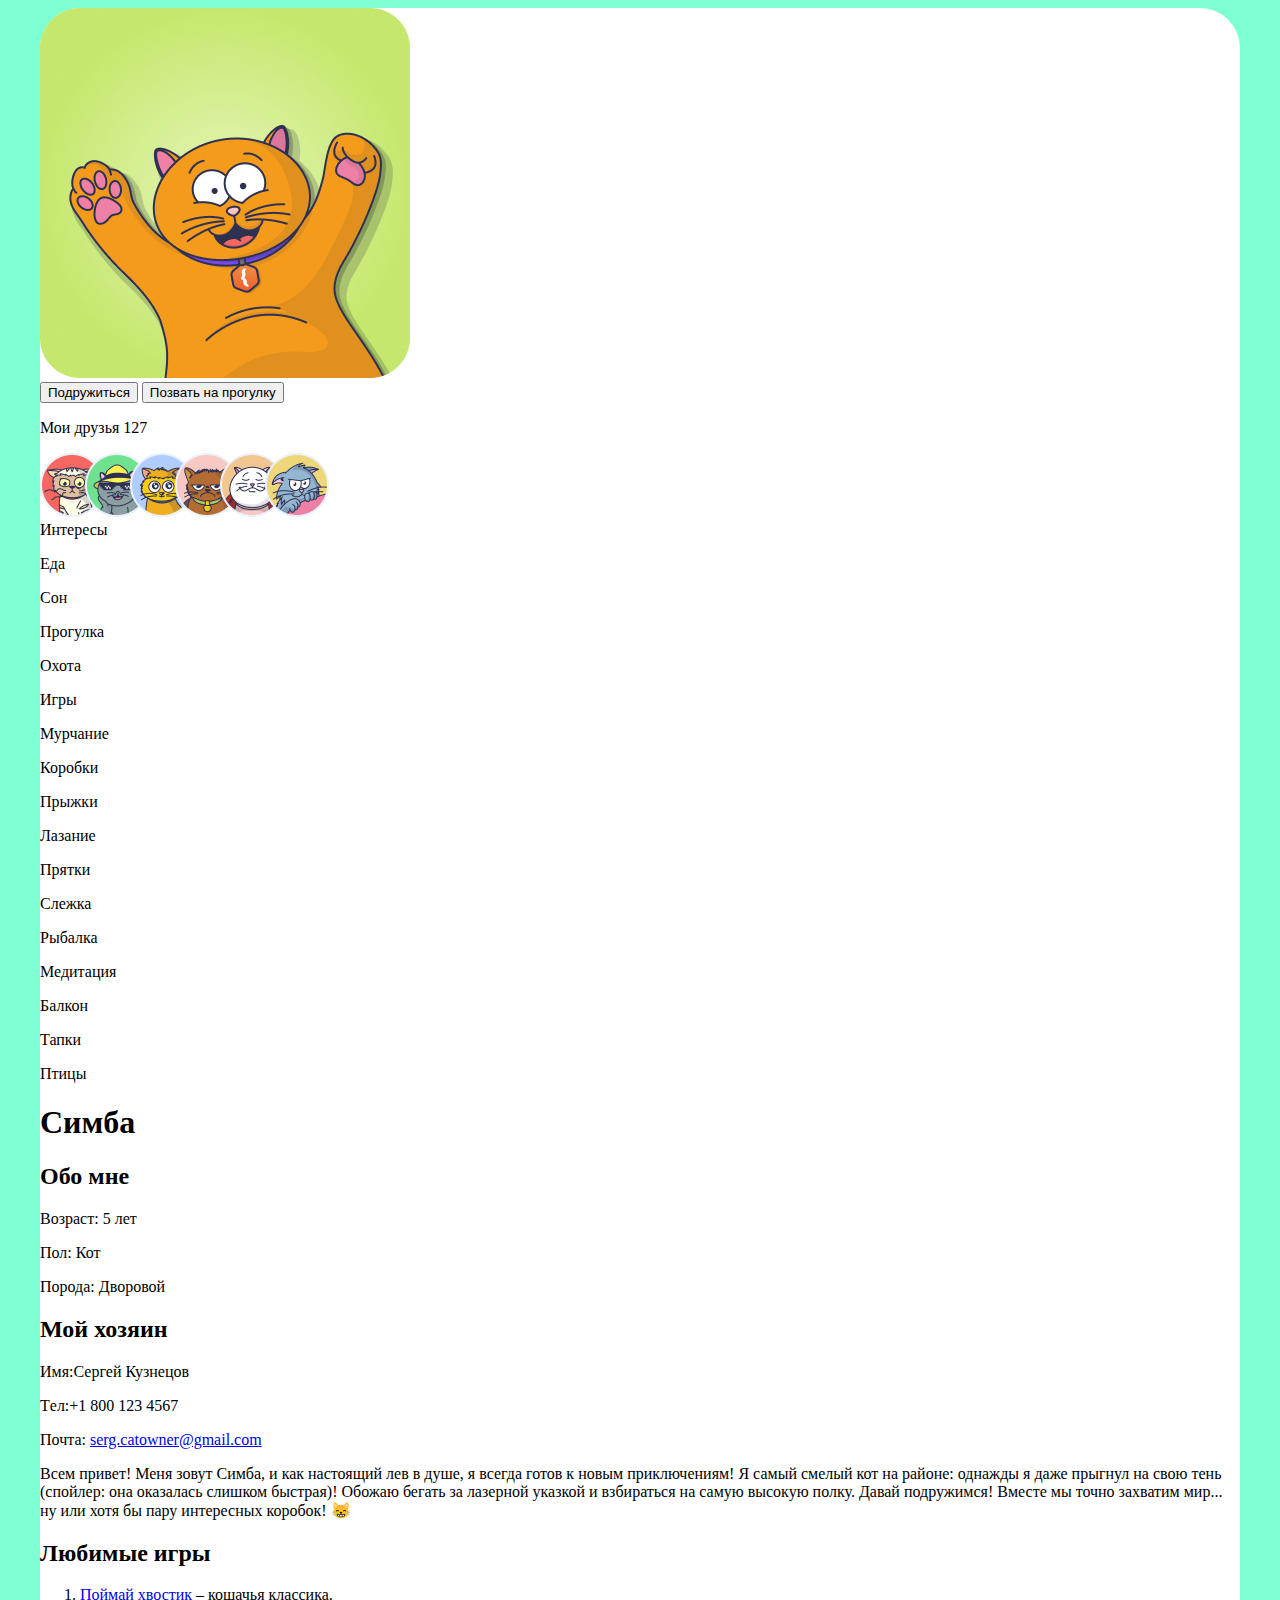
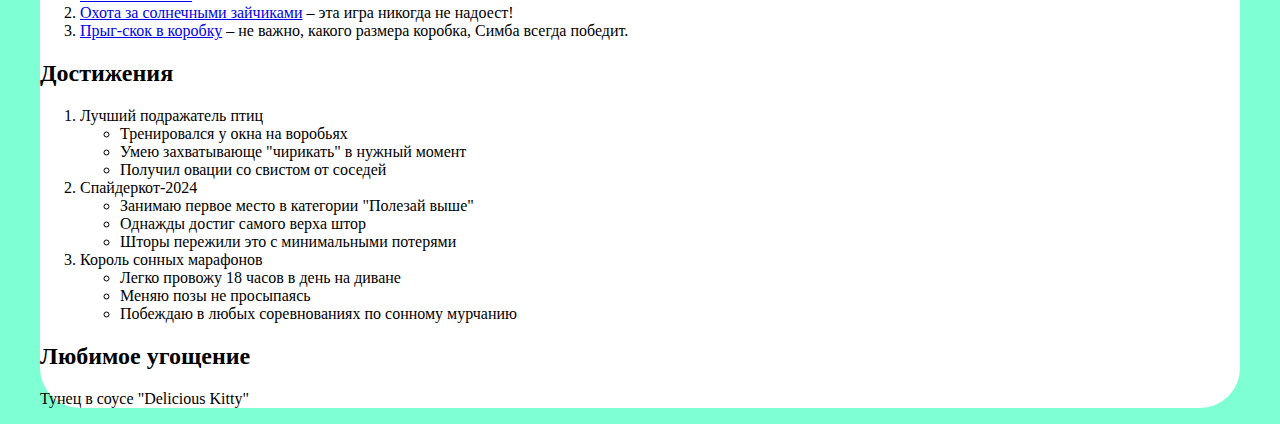
==== kproject/index.html @ 520224ba "Add files via upload" ====
<!DOCTYPE html>
<html lang="en">
<head>
    <meta charset="UTF-8">
    <meta name="viewport" content="width=device-width, initial-scale=1.0">
    <link rel="stylesheet" href="style.css">
    <title>Social Media</title>
</head>
<body>
    <div class="wrapper">
    <aside>
        <img src="./images/Profile_picture.png" alt="profile foto" />
        <div>
            <!--Блок с кноспками-->
            <button>Подружиться</button>
            <button>Позвать на прогулку</button>
        </div>
        <!--Блок мои друзья-->
        <div>
           <p>Мои друзья <span>127</span></p>
           <img src="./images/Profile_pictures.png" alt="friends image" >
        </div>
        <div>Интересы</div>
        <div>
            <p>Еда</p>
            <p>Сон</p>
            <p>Прогулка</p>
            <p>Охота</p>
            <p>Игры</p>
            <p>Мурчание</p>
            <p>Коробки</p>
            <p>Прыжки</p>
            <p>Лазание</p>
            <p>Прятки</p>
            <p>Слежка</p>
            <p>Рыбалка</p>
            <p>Медитация</p>
            <p>Балкон</p>
            <p>Тапки</p>
            <p>Птицы</p>
        </div>
    </aside>
    <main>
    <h1>Симба</h1>
    <h2>Обо мне</h2>
    <div>
        <p>Возраст: <span>5 лет</span></p>
        <p>Пол: <span>Кот</span></p>
        <p>Порода: <span>Дворовой</span></p>
    </div>
    <h2>Мой хозяин</h2>
    <div>
        <p>Имя:<span>Сергей Кузнецов</span></p>
        <p>Tел:<span>+1 800 123 4567</span></p>
        <p>Почта: <a href="serg.catowner@gmail.com">serg.catowner@gmail.com</a></p>
        <p>
            Всем привет! Меня зовут Симба, и как настоящий лев в душе, я всегда
            готов к новым приключениям! Я самый смелый кот на районе: однажды я даже
            прыгнул на свою тень (спойлер: она оказалась слишком быстрая)! Обожаю
            бегать за лазерной указкой и взбираться на самую высокую полку. Давай 
            подружимся! Вместе мы точно захватим мир... ну или хотя бы пару интересных коробок! 😸
        </p>
    </div>
    <h2>Любимые игры</h2>
    <ol>
        <li>
            <a href="https://www.youtube.com/shorts/9sVmDE0GEaY"
            >Поймай хвостик</a
            >
            – кошачья классика. 
        </li>
        <li>
            <a href="https://www.youtube.com/shorts/3pouyGXwTNI"
            >Охота за солнечными зайчиками</a
            >
            – эта игра никогда не надоест!  
        </li>
        <li>
            <a href="https://www.youtube.com/shorts/snsgHqHvaZQ"
            >Прыг-скок в коробку</a
            >
            – не важно, какого размера коробка, Симба всегда победит.  
        </li>
    </ol>
    <h2>Достижения</h2>
    <ol>
        <li>
            Лучший подражатель птиц
            <ul>
                <li>Тренировался у окна на воробьях</li>
                <li>Умею захватывающе "чирикать" в нужный момент</li>
                <li>Получил овации со свистом от соседей</li>
            </ul>
        </li>
        <li>
            Спайдеркот-2024
            <ul>
                <li>Занимаю первое место в категории "Полезай выше"</li>
                <li>Однажды достиг самого верха штор</li>
                <li>Шторы пережили это с минимальными потерями</li>
            </ul>
        </li>
        <li>
            Король сонных марафонов      
            <ul>
                <li>Легко провожу 18 часов в день на диване</li>
                <li>Меняю позы не просыпаясь</li>
                <li>Побеждаю в любых соревнованиях по сонному мурчанию</li>
            </ul>
        </li>
    </ol>
    <h2>Любимое угощение</h2>
    <p>Тунец в соусе "Delicious Kitty" </p>
</main>
</div>
</body>
</html>
---- kproject/style.css ----
body {
    background-color: aquamarine;
}
.wrapper {
border-radius: 40px;
width: 1200px;
background: #fff;
margin: 0 auto;
}
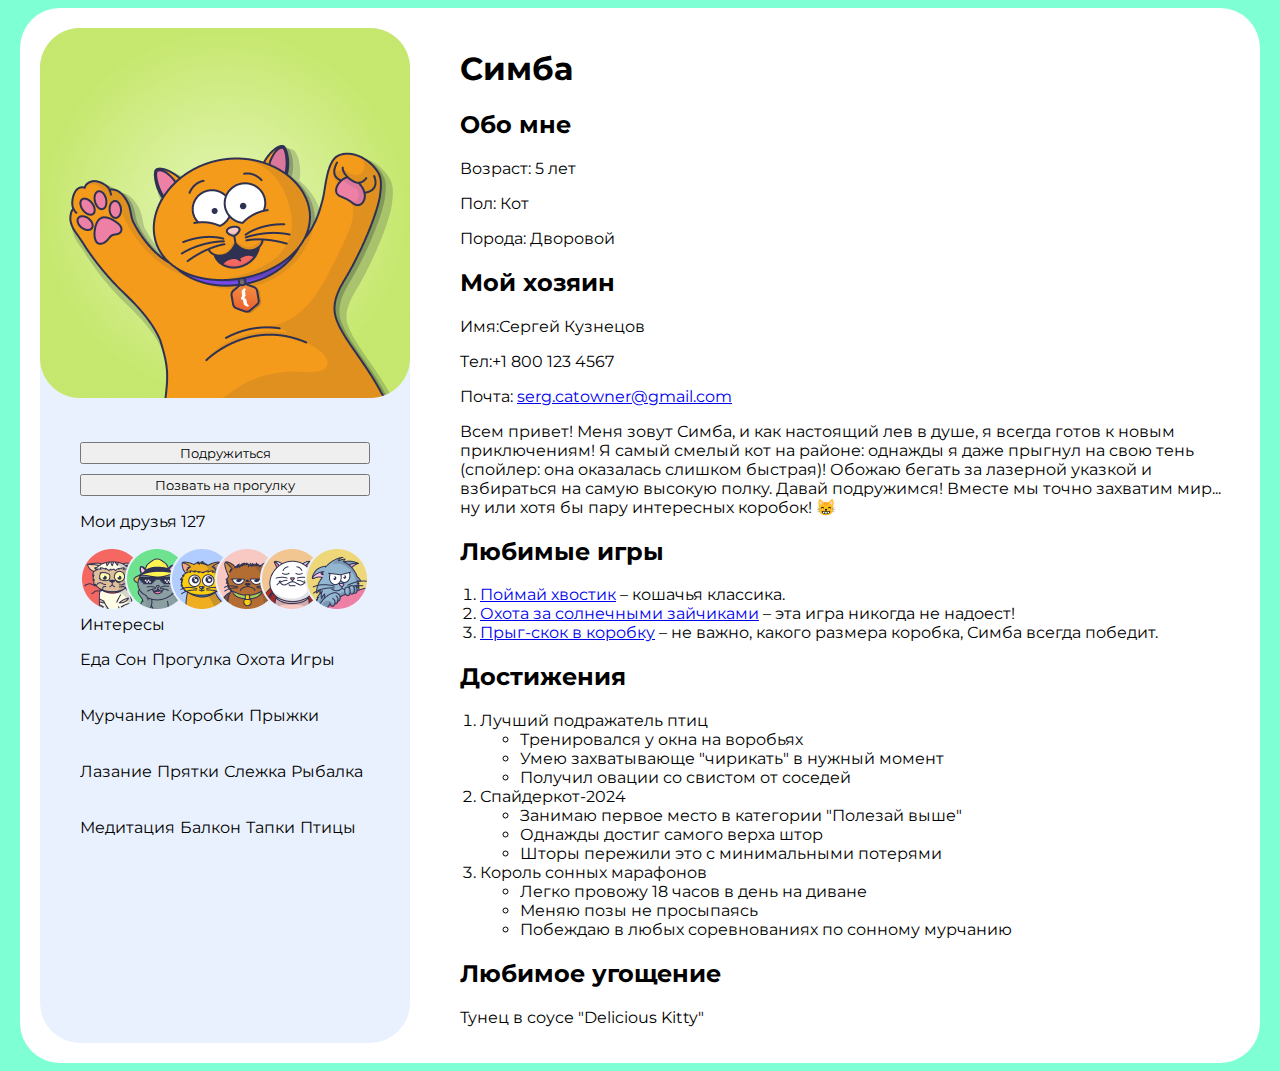
==== commit ab05b360: "Add files via upload" ====
--- a/kproject/index.html
+++ b/kproject/index.html
@@ -1,117 +1,119 @@
 <!DOCTYPE html>
 <html lang="en">
+
 <head>
     <meta charset="UTF-8">
     <meta name="viewport" content="width=device-width, initial-scale=1.0">
     <link rel="stylesheet" href="style.css">
+    <link rel="preconnect" href="https://fonts.googleapis.com">
+<link rel="preconnect" href="https://fonts.gstatic.com" crossorigin>
+<link href="https://fonts.googleapis.com/css2?family=Montserrat:ital,wght@0,100..900;1,100..900&display=swap" rel="stylesheet">
     <title>Social Media</title>
 </head>
+
 <body>
     <div class="wrapper">
-    <aside>
-        <img src="./images/Profile_picture.png" alt="profile foto" />
-        <div>
-            <!--Блок с кноспками-->
-            <button>Подружиться</button>
-            <button>Позвать на прогулку</button>
-        </div>
-        <!--Блок мои друзья-->
-        <div>
-           <p>Мои друзья <span>127</span></p>
-           <img src="./images/Profile_pictures.png" alt="friends image" >
-        </div>
-        <div>Интересы</div>
-        <div>
-            <p>Еда</p>
-            <p>Сон</p>
-            <p>Прогулка</p>
-            <p>Охота</p>
-            <p>Игры</p>
-            <p>Мурчание</p>
-            <p>Коробки</p>
-            <p>Прыжки</p>
-            <p>Лазание</p>
-            <p>Прятки</p>
-            <p>Слежка</p>
-            <p>Рыбалка</p>
-            <p>Медитация</p>
-            <p>Балкон</p>
-            <p>Тапки</p>
-            <p>Птицы</p>
-        </div>
-    </aside>
-    <main>
-    <h1>Симба</h1>
-    <h2>Обо мне</h2>
-    <div>
-        <p>Возраст: <span>5 лет</span></p>
-        <p>Пол: <span>Кот</span></p>
-        <p>Порода: <span>Дворовой</span></p>
+        <aside>
+            <img src="./images/Profile_picture.png" alt="profile foto" />
+            <div class="aside-box" >
+                <div class="buttons-box">
+                    <!--Блок с кноспками-->
+                    <button>Подружиться</button>
+                    <button>Позвать на прогулку</button>
+                </div>
+                <!--Блок мои друзья-->
+                <div>
+                    <p>Мои друзья <span>127</span></p>
+                    <img src="./images/Profile_pictures.png" alt="friends image">
+                </div>
+                <div>Интересы</div>
+                <div class="interest">
+                    <p>Еда</p>
+                    <p>Сон</p>
+                    <p>Прогулка</p>
+                    <p>Охота</p>
+                    <p>Игры</p>
+                    <p>Мурчание</p>
+                    <p>Коробки</p>
+                    <p>Прыжки</p>
+                    <p>Лазание</p>
+                    <p>Прятки</p>
+                    <p>Слежка</p>
+                    <p>Рыбалка</p>
+                    <p>Медитация</p>
+                    <p>Балкон</p>
+                    <p>Тапки</p>
+                    <p>Птицы</p>
+                </div>
+            </div>
+        </aside>
+        <main>
+            <h1>Симба</h1>
+            <h2>Обо мне</h2>
+            <div>
+                <p>Возраст: <span>5 лет</span></p>
+                <p>Пол: <span>Кот</span></p>
+                <p>Порода: <span>Дворовой</span></p>
+            </div>
+            <h2>Мой хозяин</h2>
+            <div>
+                <p>Имя:<span>Сергей Кузнецов</span></p>
+                <p>Tел:<span>+1 800 123 4567</span></p>
+                <p>Почта: <a href="serg.catowner@gmail.com">serg.catowner@gmail.com</a></p>
+                <p>
+                    Всем привет! Меня зовут Симба, и как настоящий лев в душе, я всегда
+                    готов к новым приключениям! Я самый смелый кот на районе: однажды я даже
+                    прыгнул на свою тень (спойлер: она оказалась слишком быстрая)! Обожаю
+                    бегать за лазерной указкой и взбираться на самую высокую полку. Давай
+                    подружимся! Вместе мы точно захватим мир... ну или хотя бы пару интересных коробок! 😸
+                </p>
+            </div>
+            <h2>Любимые игры</h2>
+            <ol>
+                <li>
+                    <a href="https://www.youtube.com/shorts/9sVmDE0GEaY">Поймай хвостик</a>
+                    – кошачья классика.
+                </li>
+                <li>
+                    <a href="https://www.youtube.com/shorts/3pouyGXwTNI">Охота за солнечными зайчиками</a>
+                    – эта игра никогда не надоест!
+                </li>
+                <li>
+                    <a href="https://www.youtube.com/shorts/snsgHqHvaZQ">Прыг-скок в коробку</a>
+                    – не важно, какого размера коробка, Симба всегда победит.
+                </li>
+            </ol>
+            <h2>Достижения</h2>
+            <ol>
+                <li>
+                    Лучший подражатель птиц
+                    <ul>
+                        <li>Тренировался у окна на воробьях</li>
+                        <li>Умею захватывающе "чирикать" в нужный момент</li>
+                        <li>Получил овации со свистом от соседей</li>
+                    </ul>
+                </li>
+                <li>
+                    Спайдеркот-2024
+                    <ul>
+                        <li>Занимаю первое место в категории "Полезай выше"</li>
+                        <li>Однажды достиг самого верха штор</li>
+                        <li>Шторы пережили это с минимальными потерями</li>
+                    </ul>
+                </li>
+                <li>
+                    Король сонных марафонов
+                    <ul>
+                        <li>Легко провожу 18 часов в день на диване</li>
+                        <li>Меняю позы не просыпаясь</li>
+                        <li>Побеждаю в любых соревнованиях по сонному мурчанию</li>
+                    </ul>
+                </li>
+            </ol>
+            <h2>Любимое угощение</h2>
+            <p>Тунец в соусе "Delicious Kitty" </p>
+        </main>
     </div>
-    <h2>Мой хозяин</h2>
-    <div>
-        <p>Имя:<span>Сергей Кузнецов</span></p>
-        <p>Tел:<span>+1 800 123 4567</span></p>
-        <p>Почта: <a href="serg.catowner@gmail.com">serg.catowner@gmail.com</a></p>
-        <p>
-            Всем привет! Меня зовут Симба, и как настоящий лев в душе, я всегда
-            готов к новым приключениям! Я самый смелый кот на районе: однажды я даже
-            прыгнул на свою тень (спойлер: она оказалась слишком быстрая)! Обожаю
-            бегать за лазерной указкой и взбираться на самую высокую полку. Давай 
-            подружимся! Вместе мы точно захватим мир... ну или хотя бы пару интересных коробок! 😸
-        </p>
-    </div>
-    <h2>Любимые игры</h2>
-    <ol>
-        <li>
-            <a href="https://www.youtube.com/shorts/9sVmDE0GEaY"
-            >Поймай хвостик</a
-            >
-            – кошачья классика. 
-        </li>
-        <li>
-            <a href="https://www.youtube.com/shorts/3pouyGXwTNI"
-            >Охота за солнечными зайчиками</a
-            >
-            – эта игра никогда не надоест!  
-        </li>
-        <li>
-            <a href="https://www.youtube.com/shorts/snsgHqHvaZQ"
-            >Прыг-скок в коробку</a
-            >
-            – не важно, какого размера коробка, Симба всегда победит.  
-        </li>
-    </ol>
-    <h2>Достижения</h2>
-    <ol>
-        <li>
-            Лучший подражатель птиц
-            <ul>
-                <li>Тренировался у окна на воробьях</li>
-                <li>Умею захватывающе "чирикать" в нужный момент</li>
-                <li>Получил овации со свистом от соседей</li>
-            </ul>
-        </li>
-        <li>
-            Спайдеркот-2024
-            <ul>
-                <li>Занимаю первое место в категории "Полезай выше"</li>
-                <li>Однажды достиг самого верха штор</li>
-                <li>Шторы пережили это с минимальными потерями</li>
-            </ul>
-        </li>
-        <li>
-            Король сонных марафонов      
-            <ul>
-                <li>Легко провожу 18 часов в день на диване</li>
-                <li>Меняю позы не просыпаясь</li>
-                <li>Побеждаю в любых соревнованиях по сонному мурчанию</li>
-            </ul>
-        </li>
-    </ol>
-    <h2>Любимое угощение</h2>
-    <p>Тунец в соусе "Delicious Kitty" </p>
-</main>
-</div>
 </body>
+
 </html>--- a/kproject/style.css
+++ b/kproject/style.css
@@ -1,9 +1,42 @@
+*{
+    font-family: "Montserrat", sans-serif;
+  font-optical-sizing: auto;
+  font-style: normal;
+}
 body {
     background-color: aquamarine;
 }
+
+aside {
+    border-radius: 40px;
+    width: 370px;
+    background: rgba(224, 235, 254, 0.7);
+}
+ol{
+    padding: 0px;
+    padding-left: 20px;
+}
+.aside-box {
+    padding: 40px;
+}
+.buttons-box {
+    display: flex;
+    flex-direction: column;
+    gap: 10px;
+
+}
 .wrapper {
-border-radius: 40px;
-width: 1200px;
-background: #fff;
-margin: 0 auto;
+    border-radius: 40px;
+    width: 1200px;
+    background: #fff;
+    margin: 0 auto;
+    display: flex;
+    padding: 20px;
+    gap: 50px;
+}
+
+.interest {
+    display: flex;
+    gap: 5px;
+    flex-wrap: wrap;
 }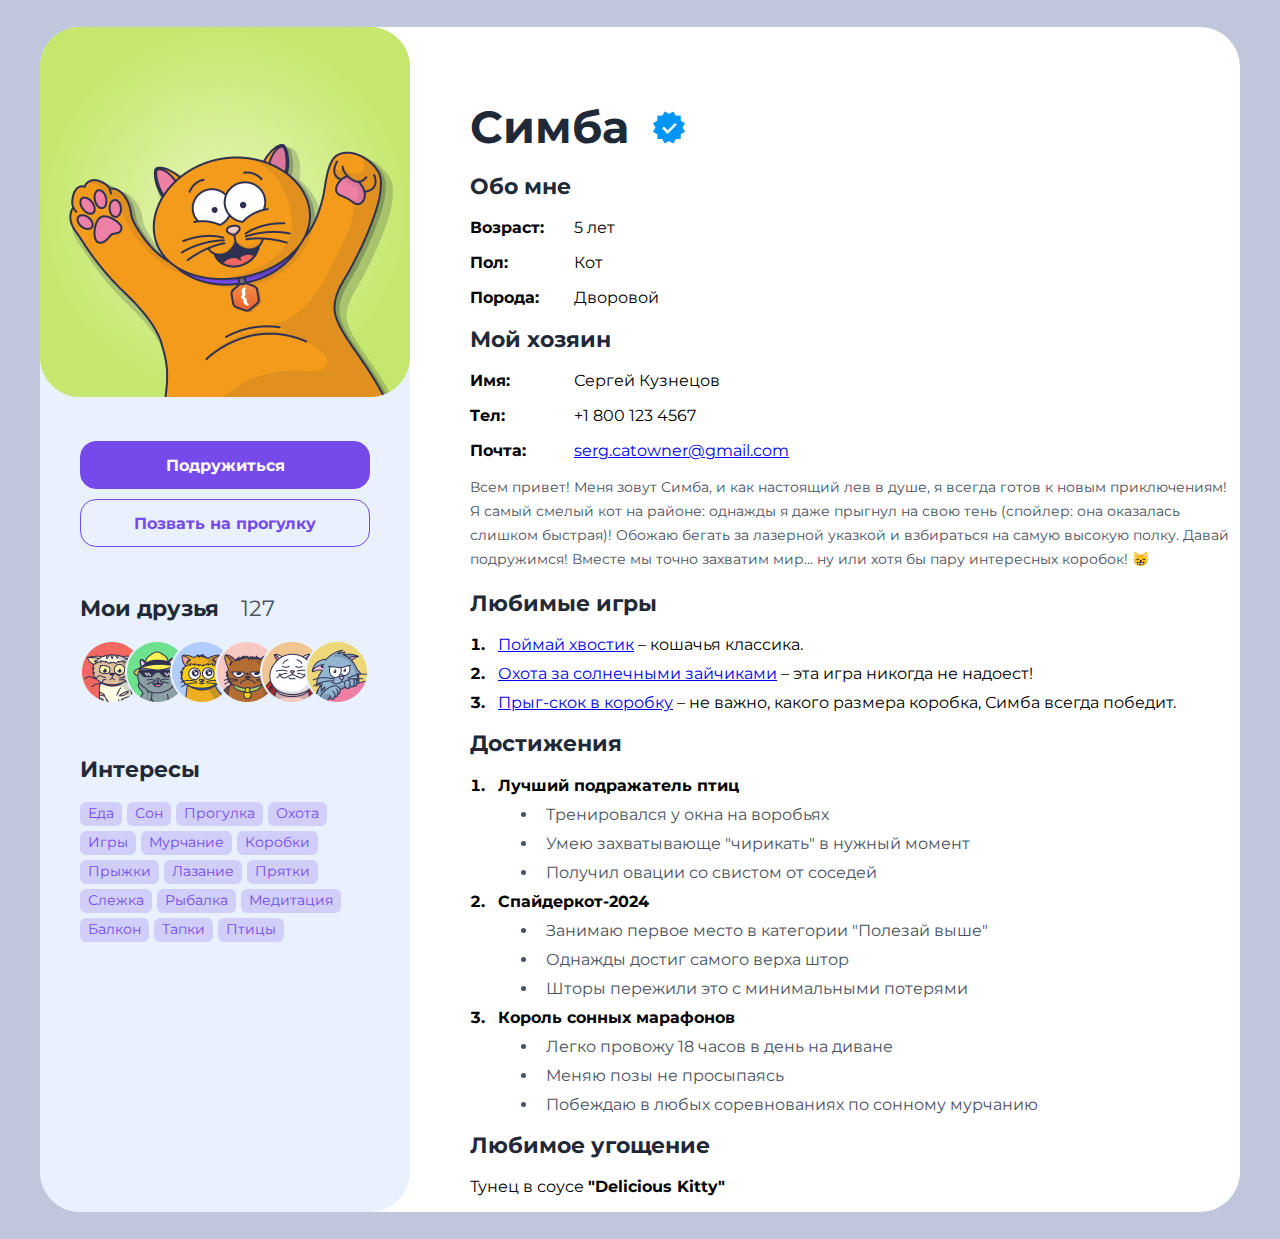
==== commit 4e701bc3: "Add files via upload" ====
--- a/kproject/index.html
+++ b/kproject/index.html
@@ -6,8 +6,9 @@
     <meta name="viewport" content="width=device-width, initial-scale=1.0">
     <link rel="stylesheet" href="style.css">
     <link rel="preconnect" href="https://fonts.googleapis.com">
-<link rel="preconnect" href="https://fonts.gstatic.com" crossorigin>
-<link href="https://fonts.googleapis.com/css2?family=Montserrat:ital,wght@0,100..900;1,100..900&display=swap" rel="stylesheet">
+    <link rel="preconnect" href="https://fonts.gstatic.com" crossorigin>
+    <link href="https://fonts.googleapis.com/css2?family=Montserrat:ital,wght@0,100..900;1,100..900&display=swap"
+        rel="stylesheet">
     <title>Social Media</title>
 </head>
 
@@ -15,59 +16,62 @@
     <div class="wrapper">
         <aside>
             <img src="./images/Profile_picture.png" alt="profile foto" />
-            <div class="aside-box" >
+            <div class="aside-box">
                 <div class="buttons-box">
                     <!--Блок с кноспками-->
-                    <button>Подружиться</button>
-                    <button>Позвать на прогулку</button>
+                    <button class="top-button">Подружиться</button>
+                    <button class="bot-button">Позвать на прогулку</button>
                 </div>
                 <!--Блок мои друзья-->
-                <div>
-                    <p>Мои друзья <span>127</span></p>
+                <div class="friends">
+                    <h2>Мои друзья <span class="followers-counter">127</span></h2>
                     <img src="./images/Profile_pictures.png" alt="friends image">
                 </div>
-                <div>Интересы</div>
+                <h2>Интересы</h2>
                 <div class="interest">
-                    <p>Еда</p>
-                    <p>Сон</p>
-                    <p>Прогулка</p>
-                    <p>Охота</p>
-                    <p>Игры</p>
-                    <p>Мурчание</p>
-                    <p>Коробки</p>
-                    <p>Прыжки</p>
-                    <p>Лазание</p>
-                    <p>Прятки</p>
-                    <p>Слежка</p>
-                    <p>Рыбалка</p>
-                    <p>Медитация</p>
-                    <p>Балкон</p>
-                    <p>Тапки</p>
-                    <p>Птицы</p>
+                    <p class="interest-items">Еда</p>
+                    <p class="interest-items">Сон</p>
+                    <p class="interest-items">Прогулка</p>
+                    <p class="interest-items">Охота</p>
+                    <p class="interest-items">Игры</p>
+                    <p class="interest-items">Мурчание</p>
+                    <p class="interest-items">Коробки</p>
+                    <p class="interest-items">Прыжки</p>
+                    <p class="interest-items">Лазание</p>
+                    <p class="interest-items">Прятки</p>
+                    <p class="interest-items">Слежка</p>
+                    <p class="interest-items">Рыбалка</p>
+                    <p class="interest-items">Медитация</p>
+                    <p class="interest-items">Балкон</p>
+                    <p class="interest-items">Тапки</p>
+                    <p class="interest-items">Птицы</p>
                 </div>
             </div>
         </aside>
         <main>
-            <h1>Симба</h1>
+            <div class="title-box">
+                <h1>Симба</h1>
+                <img src="./images/Check.png" alt="check">
+            </div>
             <h2>Обо мне</h2>
-            <div>
-                <p>Возраст: <span>5 лет</span></p>
-                <p>Пол: <span>Кот</span></p>
-                <p>Порода: <span>Дворовой</span></p>
+            <div class="info-box">
+                <p><b>Возраст:</b><span>5 лет</span></p>
+                <p><b>Пол:</b> <span>Кот</span></p>
+                <p><b>Порода:</b> <span>Дворовой</span></p>
             </div>
             <h2>Мой хозяин</h2>
-            <div>
-                <p>Имя:<span>Сергей Кузнецов</span></p>
-                <p>Tел:<span>+1 800 123 4567</span></p>
-                <p>Почта: <a href="serg.catowner@gmail.com">serg.catowner@gmail.com</a></p>
-                <p>
-                    Всем привет! Меня зовут Симба, и как настоящий лев в душе, я всегда
-                    готов к новым приключениям! Я самый смелый кот на районе: однажды я даже
-                    прыгнул на свою тень (спойлер: она оказалась слишком быстрая)! Обожаю
-                    бегать за лазерной указкой и взбираться на самую высокую полку. Давай
-                    подружимся! Вместе мы точно захватим мир... ну или хотя бы пару интересных коробок! 😸
-                </p>
+            <div class="info-box">
+                <p><b>Имя:</b><span>Сергей Кузнецов</span></p>
+                <p><b>Tел:</b><span>+1 800 123 4567</span></p>
+                <p><b>Почта:</b> <a href="serg.catowner@gmail.com">serg.catowner@gmail.com</a></p>
             </div>
+            <p class="text">
+                Всем привет! Меня зовут Симба, и как настоящий лев в душе, я всегда
+                готов к новым приключениям! Я самый смелый кот на районе: однажды я даже
+                прыгнул на свою тень (спойлер: она оказалась слишком быстрая)! Обожаю
+                бегать за лазерной указкой и взбираться на самую высокую полку. Давай
+                подружимся! Вместе мы точно захватим мир... ну или хотя бы пару интересных коробок! 😸
+            </p>
             <h2>Любимые игры</h2>
             <ol>
                 <li>
@@ -85,25 +89,25 @@
             </ol>
             <h2>Достижения</h2>
             <ol>
-                <li>
+                <li class="list-item">
                     Лучший подражатель птиц
-                    <ul>
+                    <ul class="iner-list">
                         <li>Тренировался у окна на воробьях</li>
                         <li>Умею захватывающе "чирикать" в нужный момент</li>
                         <li>Получил овации со свистом от соседей</li>
                     </ul>
                 </li>
-                <li>
+                <li class="list-item">
                     Спайдеркот-2024
-                    <ul>
+                    <ul class="iner-list">
                         <li>Занимаю первое место в категории "Полезай выше"</li>
                         <li>Однажды достиг самого верха штор</li>
                         <li>Шторы пережили это с минимальными потерями</li>
                     </ul>
                 </li>
-                <li>
+                <li class="list-item">
                     Король сонных марафонов
-                    <ul>
+                    <ul class="iner-list">
                         <li>Легко провожу 18 часов в день на диване</li>
                         <li>Меняю позы не просыпаясь</li>
                         <li>Побеждаю в любых соревнованиях по сонному мурчанию</li>
@@ -111,7 +115,7 @@
                 </li>
             </ol>
             <h2>Любимое угощение</h2>
-            <p>Тунец в соусе "Delicious Kitty" </p>
+            <p>Тунец в соусе <b>"Delicious Kitty"</b> </p>
         </main>
     </div>
 </body>
--- a/kproject/style.css
+++ b/kproject/style.css
@@ -1,10 +1,12 @@
-*{
+* {
     font-family: "Montserrat", sans-serif;
-  font-optical-sizing: auto;
-  font-style: normal;
+    font-optical-sizing: auto;
+    font-style: normal;
 }
+
 body {
-    background-color: aquamarine;
+    background-color: #c0c6dc;
+    margin: 0px;
 }
 
 aside {
@@ -12,31 +14,144 @@
     width: 370px;
     background: rgba(224, 235, 254, 0.7);
 }
-ol{
+
+button {
+    border-radius: 16px;
+    padding: 14px 16px;
+    width: 290px;
+    height: 48px;
+    border: 1px solid #7549ea;
+    font-weight: 700;
+    font-size: 16px;
+}
+
+ol {
     padding: 0px;
     padding-left: 20px;
+    
 }
+
+h1 {
+    margin: 0px;
+    font-weight: 700;
+    font-size: 45px;
+    line-height: 122%;
+    color: #1f2937;
+}
+
+h2 {
+    font-weight: 700;
+    font-size: 22px;
+    color: #1f2937;
+}
+
 .aside-box {
     padding: 40px;
 }
+
+.title-box {
+    display: flex;
+    align-items: center;
+    gap: 24px;
+    margin-top: 73px;
+}
+
+.followers-counter {
+    font-weight: 400;
+    font-size: 22px;
+    color: #4a5161;
+    padding-left: 16px;
+}
+
 .buttons-box {
     display: flex;
     flex-direction: column;
     gap: 10px;
+}
 
+.top-button {
+    background: #7549ea;
+    color: #fff;
 }
+
+.bot-button {
+    background: inherit;
+    color: #7549ea;
+}
+
+.friends {
+    margin: 48px 0;
+}
+
 .wrapper {
     border-radius: 40px;
     width: 1200px;
     background: #fff;
-    margin: 0 auto;
+    margin: 27px auto;
     display: flex;
-    padding: 20px;
-    gap: 50px;
+    gap: 60px;
+}
+
+.delicious {
+    font-weight: 700;
+    color: #1f2937;
 }
 
 .interest {
     display: flex;
     gap: 5px;
     flex-wrap: wrap;
+}
+
+.interest-items {
+    border-radius: 6px;
+    padding: 0px 8px;
+    height: 24px;
+    background: rgba(117, 73, 234, 0.2);
+    font-weight: 400;
+    font-size: 14px;
+    line-height: 171%;
+    color: #7549ea;
+    margin: 0px;
+
+}
+
+.info-box>p {
+    display: flex;
+    gap: 24px;
+}
+
+.info-box>p>b {
+    width: 80px;
+}
+
+.text {
+    font-weight: 400;
+    font-size: 14px;
+    line-height: 171%;
+    color: #4a5161;
+}
+
+li {
+    padding-left: 8px;
+    margin-bottom: 10px;
+}
+
+
+li::marker {
+    font-weight: bold;
+}
+
+.list-item {
+    font-weight: bold;
+}
+
+.iner-list {
+    margin-top: 10px;
+    list-style-type: disc;
+}
+
+.iner-list>li {
+    font-weight: 400;
+    color: #4a5161;
 }